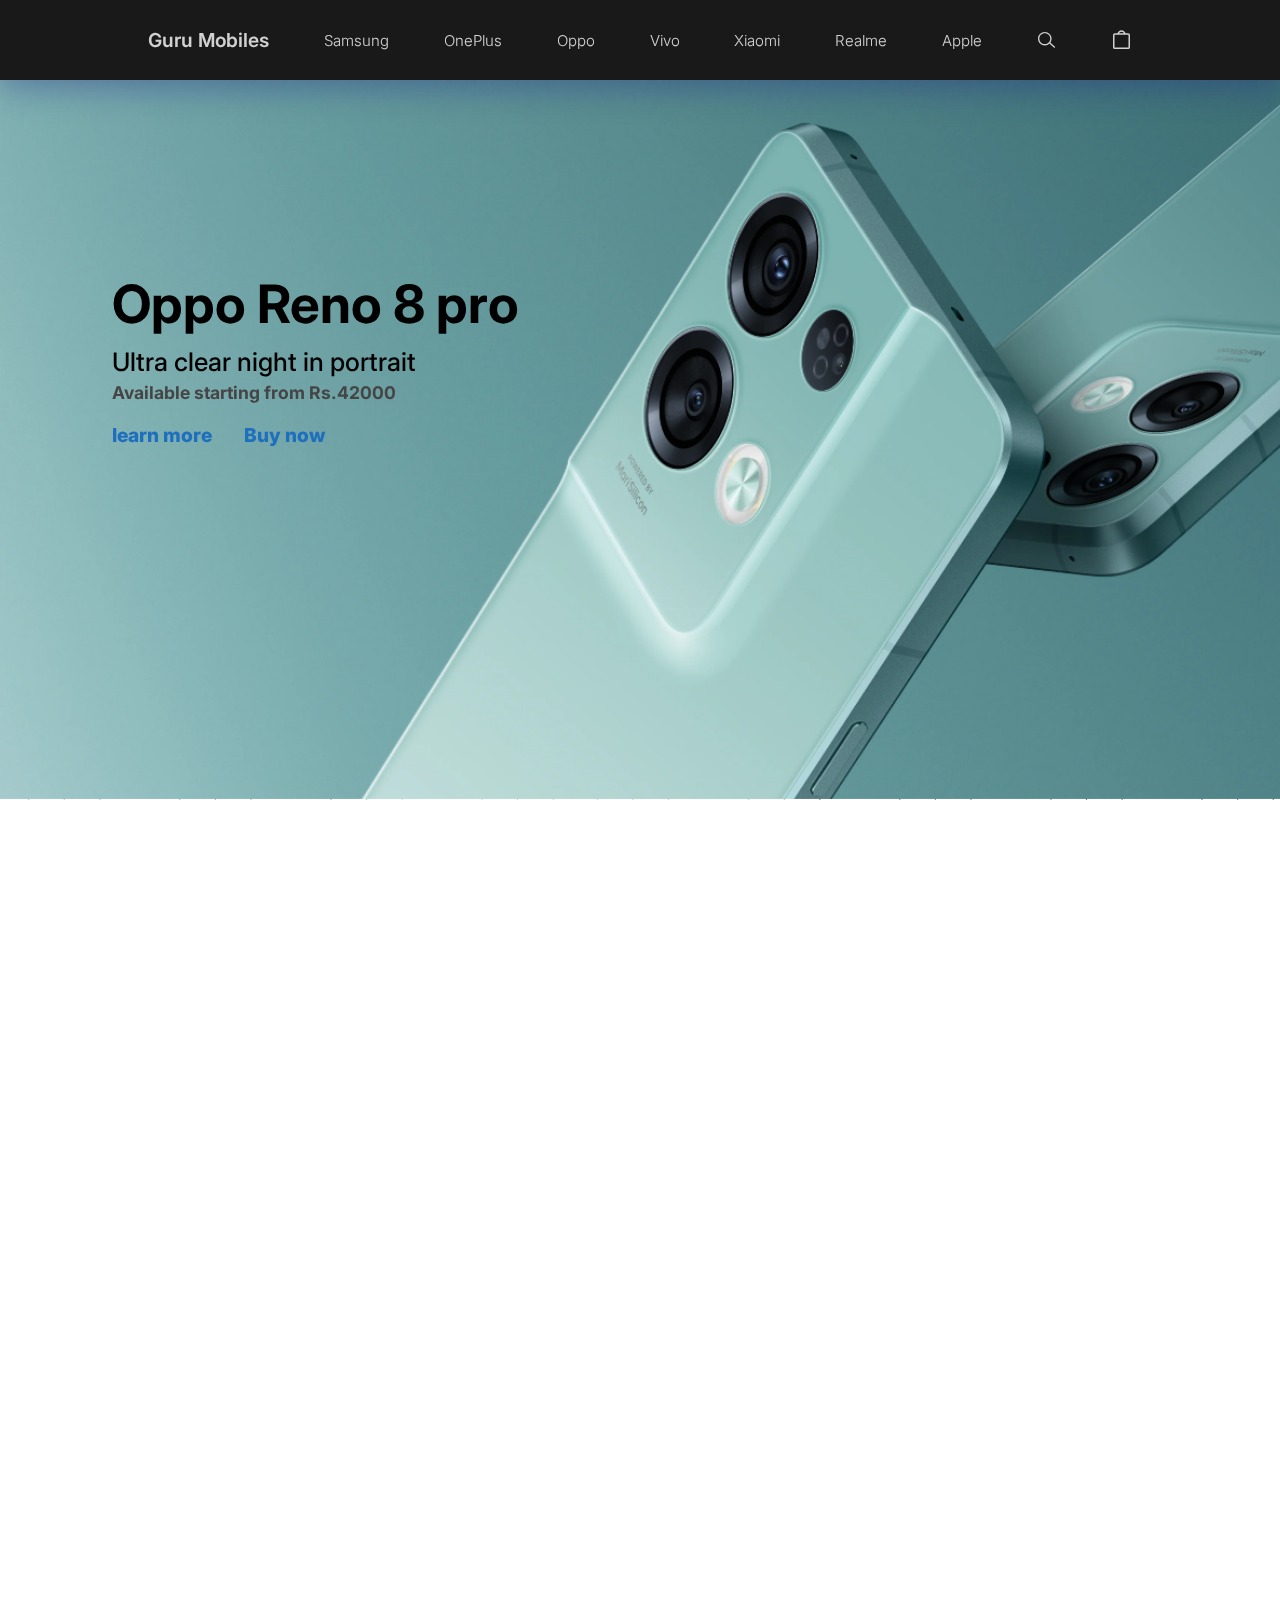
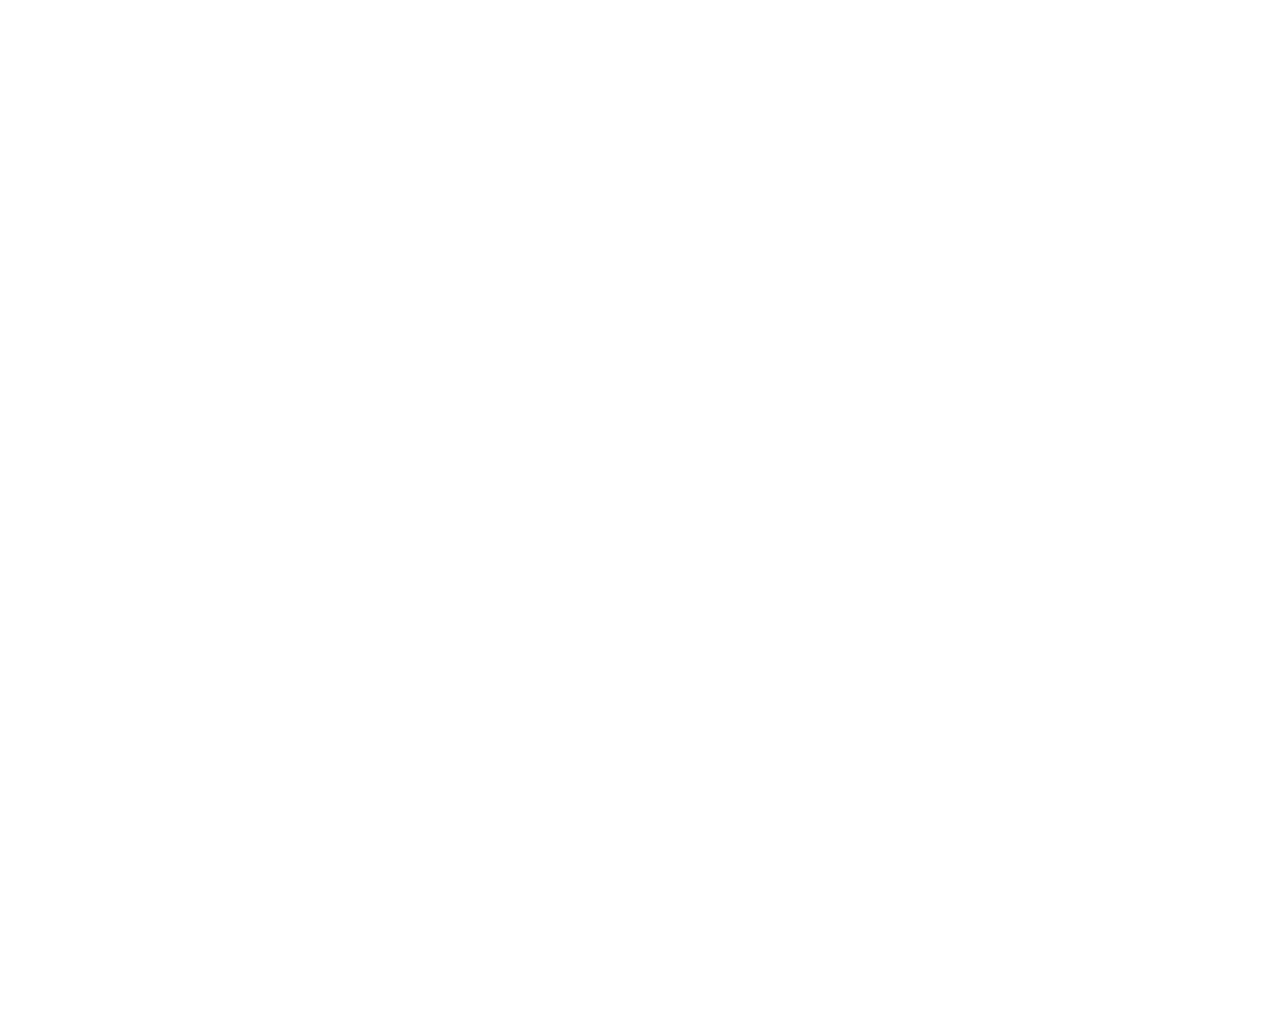
==== index.html @ e61ac22c "Add files via upload" ====
<!DOCTYPE html>
<html lang="en">
<head>
    <meta charset="UTF-8">
    <meta http-equiv="X-UA-Compatible" content="IE=edge">
    <meta name="viewport" content="width=device-width, initial-scale=1.0">
    <title>Responsive navbar apple website</title>
    <link rel="stylesheet" href="style.css"> 
    <link rel="preconnect" href="https://fonts.googleapis.com">
    <link rel="stylesheet" href="https://unpkg.com/aos@next/dist/aos.css" />
    <link rel="preconnect" href="https://fonts.gstatic.com" crossorigin>
    <link href="https://fonts.googleapis.com/css2?family=Inter:wght@300;400&display=swap" rel="stylesheet">
</head>
<body> 
    <div class="nav-container">
        <nav > 
            <ul class="mobile-nav">
                <li>
                    <div class="menu-icon-container">
                        <div class="menu-icon">
                            <span class="line-1"></span>
                            <span class="line-2"></span>
                        </div>
                    </div>
                </li>
                <li>
                    <a href="#" class="link-logo">Guru Mobiles</a>
                </li>
                <li>
                    <a href="#" class="link-bag"></a>
                </li>

            </ul>
            <ul class="desktop-nav ">
                <li>
                    <a href="#" class="link-logo">Guru Mobiles</a>
                </li>
                <li class="samsung">
                    <a href="#">Samsung</a>
                </li>
                <li>
                    <a href="#">OnePlus</a>
                </li>
                <li>
                    <a href="#">Oppo</a>
                </li>
                <li>
                    <a href="#">Vivo</a>
                </li>
                <li>
                    <a href="#">Xiaomi</a>
                </li>
                <li>
                    <a href="#">Realme</a>
                </li>
                <li>
                    <a href="#">Apple</a>
                </li>
                <li>
                    <a href="#" class="link-search"></a>
                </li>
                <li>
                    <a href="#" class="link-bag"></a>
                </li>
            </ul>
        </nav>

<!-- end of navigation -->

        <div class="search-container hide">
            <div class="link-search">

            </div>
            <div class="search-bar">
                <form action="">
                    <input type="text" placeholder="Search apple.com">
                </form>
            </div>
            <div class="link-close">

            </div>
            <div class="quick-links">
                <h2>Quick Links</h2>
                <ul>
                    <li>
                        <a href="#">Shop apple store online</a>
                    </li>
                    <li>
                        <a href="#">Accesiories</a>
                    </li>
                    <li>
                        <a href="#">Airpods</a>
                    </li>
                    <li>
                        <a href="#">Airtag</a>
                    </li>
                    <li>
                        <a href="#">ios</a>
                    </li>
                </ul>
            </div>
        </div>



        <div class="mobile-search-container">
            <div class="link-search">

            </div>
            <div class="search-bar">
                <form action="">
                    <input type="text" placeholder="Search apple.com">
                </form>
            </div>
            <span class="cancel-btn">Cancel</span>
            <div class="quick-links">
                <h2>Quick Links</h2>
                <ul>
                    <li>
                        <a href="#">Shop apple store online</a>
                    </li>
                    <li>
                        <a href="#">Accesiories</a>
                    </li>
                    <li>
                        <a href="#">Airpods</a>
                    </li>
                    <li>
                        <a href="#">Airtag</a>
                    </li>
                    <li>
                        <a href="#">ios</a>
                    </li>
                </ul>
            </div>
        </div>
    </div>





    <div class="latest-release" data-aos="fade-left">
        <div class="latest-release-mobile-text">
            <div class="latest-release-mobile-name">
                <p>Oppo Reno 8 pro</p>
            </div>
            <div class="latest-release-mobile-info">
                <p>Ultra clear night in portrait</p>
            </div>
            <div class="latest-release-mobile-price">
                <p>Available starting from Rs.42000</p>
            </div>
            <div class="latest-release-mobile-button">
                <div class="learn-more">
                   <a href="#">learn more</a>
                </div>
                <div class="buy-now">
                    <a href="#">Buy now</a>
                </div>
            </div>
        </div>
    </div>

    <div class="latest-release1" data-aos="fade-right">
        <div class="latest-release-mobile-text1">
            <div class="latest-release-mobile-name1">
                <p>Samsung Galaxy s22 ultra</p>
            </div>
            <div class="latest-release-mobile-info1">
                <p>We own the night</p>
            </div>
            <div class="latest-release-mobile-price1">
                <p>Available starting from Rs.109000</p>
            </div>
            <div class="latest-release-mobile-button1">
                <div class="learn-more1">
                   <a href="#">learn more</a>
                </div>
                <div class="buy-now1">
                    <a href="#">Buy now</a>
                </div>
            </div>
        </div>
    </div>


    <div class="mobile-categories">
        <div class="category-1"  data-aos="zoom-in-up">
            <div class="category-1-logo">
                <img src="images/oneplus-logo.png" alt="">
            </div>
            <div class="category-1-tagline">
                <h3>NEVER SETTLE</h3>
            </div>
            <div class="categroy-1-button">
                <a href="#" class="explore">Explore now</a>
                <a href="#" class="visit-site">Visit official site</a>
            </div>
            <div class="category-1-image">
                <img src="images/oneplus.png" alt="">
            </div>
        </div>

        <div class="category-2" data-aos="zoom-in-up">
            <div class="category-2-logo">
                <img src="images/oppo-logo.png" alt="">
            </div>
            <div class="category-2-tagline">
                <h3>We exist to elevate life through technological artistry</h3>
            </div>
            <div class="categroy-2-button">
                <a href="#" class="explore">Explore now</a>
                <a href="#" class="visit-site">Visit official site</a>
            </div>
            <div class="category-2-image">
                <img src="images/oppo.png" alt="">
            </div>
        </div>

        <div class="category-3" data-aos="zoom-in-up">
            <div class="category-3-logo">
                <img src="images/vivo.png" alt="">
            </div>
            <div class="category-3-tagline">
                <h3>Faster than Faster</h3>
            </div>
            <div class="categroy-3-button">
                <a href="#" class="explore">Explore now</a>
                <a href="#" class="visit-site">Visit official site</a>
            </div>
            <div class="category-3-image">
                <img src="images/vivo-mobile.png" alt="">
            </div>
        </div>

        <div class="category-4" data-aos="zoom-in-up">
            <div class="category-4-logo">
                <img src="images/xiaomi.png" alt="">
            </div>
            <div class="category-4-tagline">
                <h3>Enjoy a better life through innovative technology.</h3>
            </div>
            <div class="categroy-4-button">
                <a href="#" class="explore">Explore now</a>
                <a href="#" class="visit-site">Visit official site</a>
            </div>
            <div class="category-4-image">
                <img src="images/xiaomi-mobile.png" alt="">
            </div>
        </div>


    </div>

    


    <div class="overlay"></div>
    <script src="script.js"></script>
    <script src="https://unpkg.com/aos@next/dist/aos.js"></script>
    <script>
        AOS.init();
    </script>
</body>
</html>
---- style.css ----
*,
*::after,
*::before{
    margin:0;
    padding: 0;
    box-sizing: border-box;
}
body{
    font-family: 'Inter', sans-serif;
    font-weight: 300;
    overflow-y: scroll;
}

/* Desktop nav */

.nav-container{
    /* background-color: black; */
    background: rgba( 0, 0, 0, 0.9 );
    box-shadow: 0 8px 32px 0 rgba( 31, 38, 135, 0.37 );
    backdrop-filter: blur( 20px );
    height: 5rem;
    z-index: 300;
    position: fixed;
    left:0;
    right: 0;
    top: 0;
}
.nav-container nav{
    width:1000px;
    margin: 0 auto;
    padding: 0 8px;
    height: 100%;
}
nav .desktop-nav{
    display: flex;
    justify-content: space-between;
    align-items: center;
    height: 100%;
    list-style: none;
}
nav .desktop-nav li a{
    color: white;
    text-decoration: none;
    font-size: 15px;
    opacity: 0.8;
    transition: opacity 400ms;
}
nav .desktop-nav li a:hover{
    opacity: 1;
}
.mobile-nav .link-logo{
    color: #f5f5f5;
    font-size: 2.3rem;
    text-decoration: none;
    font-weight: 500;
}
.link-search{
    background: url('images/search-icon.svg');
    display: block;
    background-position: center;
    height: 44px;
    width: 20px;
    background-size: 18px;
    background-repeat: no-repeat;
}

.desktop-nav .link-logo{
    font-size: 1.2rem;
    font-weight: 600;
}

.link-bag{
    background: url('images/bag-icon.svg');
    display: block;
    background-position: center;
    height: 44px;
    width: 20px;
    background-size: 17px;
    background-repeat: no-repeat;
}
.link-close{
    background: url('images/close-icon.svg');
    display: block;
    background-position: center;
    height: 44px;
    width: 20px;
    background-size: 17px;
    background-repeat: no-repeat;
}
/* search container */
.search-container.hide{
    opacity: 0;
    pointer-events: none;
}
.search-container{
    width: 60%;
    margin: 0 auto;
   padding: 0 42px;
   position: fixed;
   top: 0;
   left: 0;
   right: 0;
   z-index: 200;
}
.search-container .link-search{
    position: absolute;
    left: 12px;
    opacity: 0.5;
}
.search-container .link-close{
    position: absolute;
    top: 0;
    opacity: 0.5;
    right: 12px;
    cursor: pointer;
    transition:  all 400ms;
}
.search-container .link-close:hover{
    opacity: 0.7;
}
.search-container form{
    width: 100%;
    margin: 0 auto;
}
.search-container form input{
    width: 100%;
    height: 44px;
    border: 0;
    outline: none;
    background: transparent;
    color: white;
    font-family: "Inter, sans-serif";
    font-size: 17px;
}

/* overlay */

.overlay.show{
    position: fixed;
    background: rgba(0,0,0,0.48);
    width: 100%;
    height: 100vh;
    left: 0;
    top: 0;
    z-index: 100;
}

/* quick links */

.search-container .quick-links{
    background-color: white;
    position: absolute;
    left: 0;
    right: 0;
    padding: 16px 8px;
    border-radius: 0 0 16px 16px;
}
.search-container .quick-links h2{
    text-transform: uppercase;
    font-size: 12px;
    color: #6a6a73;
    margin: 0 32px;
    margin-top: 10px;
}
.search-container .quick-links ul{
    list-style: none;
    margin-top: 12px;
}
.search-container .quick-links ul li a{
    display: inline-block;
    width: 100%;
    padding: 8px 50px;
    font-size: 14px;
    color: #1d1d1f;
    text-decoration: none;
    font-weight: 400;
}
.search-container .quick-links ul li a:hover{
    background-color: #f5f5f5;
    color: #2997ff;
}
.search-bar form input{
    font-family: "Inter,sans-serif";
}


/* desktop nav animation */
.desktop-nav li{
    transition: all 400ms ease;
}
.desktop-nav.hide li{
    opacity: 0;
    transform: scale(0.8);
    position: none;
}

/* overlay animation */

.overlay{
    transition: all 400ms ease;
}

/* navigation menu item transition delay */

.desktop-nav li:nth-of-type(1),
.desktop-nav.hide li:nth-last-of-type(10){
    transition-delay: 0ms;
}
.desktop-nav li:nth-of-type(2),
.desktop-nav.hide li:nth-last-of-type(9){
    transition-delay: 30ms;
}
.desktop-nav li:nth-of-type(3),
.desktop-nav.hide li:nth-last-of-type(8){
    transition-delay: 60ms;
}
.desktop-nav li:nth-of-type(4),
.desktop-nav.hide li:nth-last-of-type(7){
    transition-delay: 90ms;
}
.desktop-nav li:nth-of-type(5),
.desktop-nav.hide li:nth-last-of-type(6){
    transition-delay: 120ms;
}
.desktop-nav li:nth-of-type(6),
.desktop-nav.hide li:nth-last-of-type(5){
    transition-delay: 150ms;
}
.desktop-nav li:nth-of-type(7),
.desktop-nav.hide li:nth-last-of-type(4){
    transition-delay: 180ms;
}
.desktop-nav li:nth-of-type(8),
.desktop-nav.hide li:nth-last-of-type(3){
    transition-delay: 210ms;
}
.desktop-nav li:nth-of-type(9),
.desktop-nav.hide li:nth-last-of-type(2){
    transition-delay: 240ms;
}
.desktop-nav li:nth-of-type(10),
.desktop-nav.hide li:nth-last-of-type(1){
    transition-delay: 270ms;
}

/* search container animation */

.search-container form,
.search-container .link-search{
    opacity: 1;
    transform:  translateX(0);
    transition: all 400ms ease;
    transition-delay: 300ms ;
}

.search-container.hide form,
.search-container.hide .link-search{
    opacity: 0;
    transform: translate(50px);
}

.search-container .link-search{
    opacity: 0.6;
}
.search-container.hide .link-close{
    opacity: 0;
}
.search-container .link-close{
    opacity: 0.5;
    transition: all 200ms ease;
    transition-delay: 400ms;
}

.search-container.hide .quick-links h2{
    opacity: 0;
    transform: translateX(50px);
}
.search-container .quick-links h2{
    opacity: 1;
    transform: translateX(0);
    transition: all 400ms ease;
    transition-delay: 100ms;
}

.search-container.hide .quick-links ul li{
    transform: translateX(60px);
    opacity: 0;
}
.search-container .quick-links ul li{
    opacity: 1;
    transform: translateX(0);
    transition: all 400ms ease;
    transition-delay: 100ms;
}
.search-container .quick-links ui li:nth-of-type(1){
    transition-delay: 120ms;
}
.search-container .quick-links ui li:nth-of-type(2){
    transition-delay: 140ms;
}
.search-container .quick-links ui li:nth-of-type(3){
    transition-delay: 160ms;
}
.search-container .quick-links ui li:nth-of-type(4){
    transition-delay: 180ms;
}
.search-container .quick-links ui li:nth-of-type(5){
    transition-delay: 200ms;
}




/* latest release container */
/* latest release */
.latest-release{
    width: 100%;
    margin-top: 5rem;
    height: 80vh;
    background-image: url('images/oppo-reno-8.webp');
    background-repeat: no-repeat;
    background-size: cover;
 }
 
 .latest-release-mobile-text{
     display: flex;
     flex-direction: column;
     padding-left: 7rem;
     padding-top: 12rem;
 }
 
 .latest-release-mobile-name p{
     font-size: 3.3rem;
     font-weight: 700;
 }
 
 .latest-release-mobile-info p{
     font-size: 1.6rem;
     font-weight: 500;
     margin-top: 10px;
 }
 
 .latest-release-mobile-price{
     font-size: 1.1rem;
     font-weight: 700;
     color: rgb(69, 69, 69);
     margin-top: 5px;
 }
 
 .latest-release-mobile-button{
     display: flex;
     margin-top: 20px;
     gap: 2rem;
 }
 
 .latest-release-mobile-button .learn-more a{
     color: #1e6fbd;
     font-size: 1.2rem;
     font-weight: 800;
     list-style: none;
     text-decoration: none;
 }
 
 .latest-release-mobile-button .buy-now a{
     color: #1e6fbd;
     font-size: 1.2rem;
     font-weight: 800;
     list-style: none;
     text-decoration: none;
 }
 
 
 
 /* latest release1 */
 .latest-release1{
     width: 100%;
     margin-top: 3rem;
     height: 80vh;
     background-image: url('images/s22-ultra.jpg');
     background-repeat: no-repeat;
     background-size: contain;
     background-position: right;
  }
  
  .latest-release-mobile-text1{
      display: flex;
      flex-direction: column;
      padding-left: 4rem;
      padding-top: 12rem;
  }
  
  .latest-release-mobile-name1 p{
      font-size: 3.3rem;
      font-weight: 700;
  }
  
  .latest-release-mobile-info1 p{
      font-size: 1.6rem;
      font-weight: 500;
      margin-top: 10px;
  }
  
  .latest-release-mobile-price1{
      font-size: 1.1rem;
      font-weight: 700;
      color: rgb(69, 69, 69);
      margin-top: 5px;
  }
  
  .latest-release-mobile-button1{
      display: flex;
      margin-top: 20px;
      gap: 2rem;
  }
  
  .latest-release-mobile-button1 .learn-more1 a{
      color: #1e6fbd;
      font-size: 1.2rem;
      font-weight: 800;
      list-style: none;
      text-decoration: none;
  }
  
  .latest-release-mobile-button1 .buy-now1 a{
      color: #1e6fbd;
      font-size: 1.2rem;
      font-weight: 800;
      list-style: none;
      text-decoration: none;
  }
 
 
 
  /* mobile categories */
 
  .mobile-categories{
     width: 95%;
     margin-top: 2rem;
     display: grid;
     grid-template-columns: repeat(2,1fr);
     margin-left: auto;
     margin-right: auto;
     gap: 2rem;
     margin-bottom: 4rem;
  }
 
  .category-1{
     display: flex;
     flex-direction: column;
     text-align: center;
     background-color: #f5f5f7;
     border-radius: .25rem;
  }
 
  .category-1 .category-1-logo img{
     width: 200px;
     margin-top: 30px;
  }
 
  .category-1-tagline{
     margin-top: 1rem;
  }
 
  .categroy-1-button{
     margin-top: 2rem;
     margin-bottom: 1rem;
  }
 
  .categroy-1-button .explore{
     text-decoration: none;
     color: #1e6fbd;
     font-weight: 800;
  }
 
  .categroy-1-button .visit-site{
     text-decoration: none;
     color: #1e6fbd;
     font-weight: 800;
     margin-left: 2rem;
  }
 
 
  .category-1 .category-1-image img{
     width: 400px;
  }
 
  .category-2{
     display: flex;
     flex-direction: column;
     text-align: center;
     background-color: black;
     border-radius: .25rem;
  }
 
  .category-2 .category-2-logo img{
     width: 200px;
     margin-top: 30px;
  }
 
  .category-2-tagline{
     margin-top: 1rem;
     color: #f5f5f5;
  }
 
  .categroy-2-button{
     margin-top: 2rem;
     margin-bottom: 1rem;
  }
 
  .categroy-2-button .explore{
     text-decoration: none;
     color: #1e6fbd;
     font-weight: 800;
  }
 
  .categroy-2-button .visit-site{
     text-decoration: none;
     color: #1e6fbd;
     font-weight: 800;
     margin-left: 2rem;
  }
 
 
  .category-2 .category-2-image img{
     width: 500px;
  }
 
 
 
 
  .category-3{
     display: flex;
     flex-direction: column;
     text-align: center;
     background-color: black;
     border-radius: .25rem;
  }
 
  .category-3 .category-3-logo img{
     width: 200px;
     margin-top: 30px;
  }
 
  .category-3-tagline{
     margin-top: 1rem;
     color: #f5f5f5;
  }
 
  .categroy-3-button{
     margin-top: 2rem;
     margin-bottom: 1rem;
  }
 
  .categroy-3-button .explore{
     text-decoration: none;
     color: #1e6fbd;
     font-weight: 800;
  }
 
  .categroy-3-button .visit-site{
     text-decoration: none;
     color: #1e6fbd;
     font-weight: 800;
     margin-left: 2rem;
  }
 
 
  .category-3 .category-3-image img{
     width: 300px;
  }
 
 
 
  .category-4{
     display: flex;
     flex-direction: column;
     text-align: center;
     background-color: #f5f5f7;
     border-radius: .25rem;
  }
 
  .category-4 .category-4-logo img{
     width: 200px;
     margin-top: 30px;
  }
 
  .category-4-tagline{
     margin-top: 1rem;
     color: black;
  }
 
  .categroy-4-button{
     margin-top: 2rem;
     margin-bottom: 1rem;
  }
 
  .categroy-4-button .explore{
     text-decoration: none;
     color: #1e6fbd;
     font-weight: 800;
  }
 
  .categroy-4-button .visit-site{
     text-decoration: none;
     color: #1e6fbd;
     font-weight: 800;
     margin-left: 2rem;
  }
 
 
  .category-4 .category-4-image img{
     width: 520px;
  }
 
 
 
 
 
 







































/* hidden items */
.mobile-nav,
.mobile-search-container{
    display: none;
}
 








/* mobile version */

@media (max-width:1100px) {
    .nav-container nav{
        width: 100%;
        padding: 0 32px;
    }
}
@media (max-width:768px){
    .nav-container .desktop-nav{
        flex-direction: column;
        position: fixed;
        top: 0;
        left: 0;
        width: 100%;
        height: 0vh;
        background-color: black;
        justify-content: start;
        overflow: hidden;
        z-index: -1;
    }
    .nav-container.active .desktop-nav{
        height: 100vh;
    }
    .nav-container .desktop-nav li{
        width: 100%;
        padding: 0 32px;
    }
    .nav-container .desktop-nav li:first-child{
        margin-top: 120px;
    }
    .nav-container .desktop-nav .link-logo,
    .nav-container .desktop-nav .link-search,
    .nav-container .desktop-nav .link-bag{
        display: none;
    }
    .nav-container .desktop-nav li a{
        padding: 16px 0;
        display: inline-block;
        border-bottom: 1px solid #616161;
        width: 100%;
        font-size: 17px;
    }

    /* mobile nav */

    nav .mobile-nav{
        width: 100%;
        display: flex;
        justify-content: space-between;
        list-style: none;
    }
    nav .menu-icon-container{
        width: 20px;
        height: 44px;
        display: flex;
        align-items:center;
        cursor: pointer;
    }

    .mobile-nav li{
        margin-top: 1rem;
    }

    .desktop-nav .samsung{
        margin-top: 3rem;
    }
    nav .menu-icon{
        position: relative;
        width: 100%;
    }
    nav .menu-icon .line-1,
    nav .menu-icon .line-2{
        position: absolute;
        height: 1px;
        width: 100%;
        background-color: white;
    }
    nav .menu-icon .line-1{
        top:-4px;
    }
    nav .menu-icon .line-1{
        top:4px;
    }
    .nav-container.active .menu-icon-container .menu-icon .line-1{
        top:0;
        transform: rotateZ(45deg);
    }
    .nav-container.active nav .menu-icon-container .menu-icon .line-2{
        top:0;
        transform: rotateZ(-45deg);
    }


    /* bag icon animation  */
    .nav-container.active .mobile-nav .link-bag{
        transform: translateY(8px);
        opacity: 0;
        pointer-events: none;
    }

  
    /* search box */

    .mobile-search-container input{
        width: 100%;
        padding: 12px 36px;
        font-family: "Inter,sans-serif";
        font-size: 17px;
        background: #1b1b1b;
        border: 0;
        color: white;
        border-radius: 8px;
        outline: none;
    }
    .mobile-search-container{
        position: relative;
        padding: 0 16px;
        margin-top: 10px;
        border-bottom: 1px solid #616161;
        display: flex;
        padding-bottom: 16px;
        align-items: center;
        transform: rotateX(90deg);
    }
    .nav-container.active .mobile-search-container{
        transform: rotateX(0deg);
    }

    .mobile-search-container .link-search{
        position: absolute;
        left:24px;
        opacity: .5;
        background-size: 15px;
    }

    /* nav move-up */

    .nav-container nav.move-up{
        margin-top: -40px;
    }

    /* cancel button */

    .mobile-search-container .cancel-btn{
        color: #2997ff;
        font-size: 17px;
        font-weight: 400;
        cursor: pointer;
        width: 0px;
        overflow: hidden;
    }
    .mobile-search-container .search-bar.active + .cancel-btn{
        padding: 0 16px;
        width: 74px;
    }
    .mobile-search-container .search-bar{
        flex:1;
    }
    
    /* desktop nav move down */
    nav .desktop-nav.move-down li:first-child{
        margin-top: 150px;
    }

    nav .desktop-nav.move-down li{
        opacity: 0;
        pointer-events: none;
    }

      /* quick links */

      .mobile-search-container .search-bar.active ~ .quick-links{
        top: 80px;
        opacity: 1;
        pointer-events: auto;
      }
      .mobile-search-container .quick-links{
        position: absolute;
        right: 0;
        left: 0;
        padding: 0 32px;
        opacity: 0;
        pointer-events: none;
        top: 10px;

    }
    .mobile-search-container .quick-links ul{
        list-style: none;
    }
    .mobile-search-container .quick-links h2{
        color: #86868b;
        font-size: 12px;
        text-transform: uppercase;
        font-weight: 400;
    }
    .mobile-search-container .quick-links ul li a{
        padding: 16px 0;
        display: inline-block;
        text-decoration: none;
        color: white;
        font-size: 14px;
        font-weight: 400;
        border-bottom: 1px solid #616161;
        width: 100%;
    }
    .mobile-search-container .quick-links ul li a:hover{
        color: #2997ff;
    }




    /* latest release mobile */
.latest-release{
    width: 100%;
    margin-top: 5rem;
    background-image: url('images/oppo-reno-8.webp');
    background-repeat: no-repeat;
    background-size: 100% 100%;
    height: 50vh;
 }
 
 .latest-release-mobile-text{
     display: flex;
     flex-direction: column;
     padding-left: 1rem;
     padding-top: 4rem;
 }
 
 .latest-release-mobile-name p{
     font-size: 2.5rem;
     font-weight: 700;
 }
 
 .latest-release-mobile-info p{
     font-size: 1.5rem;
     font-weight: 500;
     margin-top: 10px;
 }
 
 .latest-release-mobile-price{
     font-size: 1.1rem;
     font-weight: 700;
     color: rgb(69, 69, 69);
     margin-top: 5px;
 }
 
 .latest-release-mobile-button{
     display: flex;
     margin-top: 20px;
     gap: 2rem;
 }
 
 .latest-release-mobile-button .learn-more a{
     color: #1e6fbd;
     font-size: 1.2rem;
     font-weight: 800;
     list-style: none;
     text-decoration: none;
 }
 
 .latest-release-mobile-button .buy-now a{
     color: #1e6fbd;
     font-size: 1.2rem;
     font-weight: 800;
     list-style: none;
     text-decoration: none;
 }


 
 /* latest release1 */
 .latest-release1{
    width: 100%;
    margin-top: 1rem;
    height: 80vh;
    background-image: url('images/s22-ultra.jpg');
    background-repeat: no-repeat;
    background-size: contain;
    background-position: right;
 }
 
 .latest-release-mobile-text1{
     display: flex;
     flex-direction: column;
     padding-left: 1rem;
     padding-top: 1rem;
 }
 
 .latest-release-mobile-name1 p{
     font-size: 2.5rem;
     font-weight: 700;
 }
 
 .latest-release-mobile-info1 p{
     font-size: 1.6rem;
     font-weight: 500;
     margin-top: 10px;
 }
 
 .latest-release-mobile-price1{
     font-size: 1.1rem;
     font-weight: 700;
     color: rgb(69, 69, 69);
     margin-top: 5px;
 }
 
 .latest-release-mobile-button1{
     display: flex;
     margin-top: 20px;
     gap: 2rem;
 }
 
 .latest-release-mobile-button1 .learn-more1 a{
     color: #1e6fbd;
     font-size: 1.2rem;
     font-weight: 800;
     list-style: none;
     text-decoration: none;
 }
 
 .latest-release-mobile-button1 .buy-now1 a{
     color: #1e6fbd;
     font-size: 1.2rem;
     font-weight: 800;
     list-style: none;
     text-decoration: none;
 }





 
  /* mobile categories */
 
  .mobile-categories{
    width: 100%;
    margin-top: 1rem;
    display: grid;
    grid-template-columns: repeat(1,1fr);
    gap: 2rem;
    margin-bottom: 4rem;
 }

 .category-1{
    display: flex;
    flex-direction: column;
    text-align: center;
    background-color: #f5f5f7;
    border-radius: .25rem;
 }

 .category-1 .category-1-logo img{
    width: 200px;
    margin-top: 30px;
 }

 .category-1-tagline{
    margin-top: 1rem;
 }

 .categroy-1-button{
    margin-top: 2rem;
    margin-bottom: 1rem;
 }

 .categroy-1-button .explore{
    text-decoration: none;
    color: #1e6fbd;
    font-weight: 800;
 }

 .categroy-1-button .visit-site{
    text-decoration: none;
    color: #1e6fbd;
    font-weight: 800;
    margin-left: 2rem;
 }


 .category-1 .category-1-image img{
    width: 400px;
 }

 .category-2{
    display: flex;
    flex-direction: column;
    text-align: center;
    background-color: black;
    border-radius: .25rem;
 }

 .category-2 .category-2-logo img{
    width: 200px;
    margin-top: 30px;
 }

 .category-2-tagline{
    margin-top: 1rem;
    color: #f5f5f5;
    font-size: 10px;
 }

 .categroy-2-button{
    margin-top: 2rem;
    margin-bottom: 1rem;
 }

 .categroy-2-button .explore{
    text-decoration: none;
    color: #1e6fbd;
    font-weight: 800;
 }

 .categroy-2-button .visit-site{
    text-decoration: none;
    color: #1e6fbd;
    font-weight: 800;
    margin-left: 2rem;
 }


 .category-2 .category-2-image img{
    width: 300px;
 }




 .category-3{
    display: flex;
    flex-direction: column;
    text-align: center;
    background-color: black;
    border-radius: .25rem;
 }

 .category-3 .category-3-logo img{
    width: 200px;
    margin-top: 30px;
 }

 .category-3-tagline{
    margin-top: 1rem;
    color: #f5f5f5;
 }

 .categroy-3-button{
    margin-top: 2rem;
    margin-bottom: 1rem;
 }

 .categroy-3-button .explore{
    text-decoration: none;
    color: #1e6fbd;
    font-weight: 800;
 }

 .categroy-3-button .visit-site{
    text-decoration: none;
    color: #1e6fbd;
    font-weight: 800;
    margin-left: 2rem;
 }


 .category-3 .category-3-image img{
    width: 300px;
 }



 .category-4{
    display: flex;
    flex-direction: column;
    text-align: center;
    background-color: #f5f5f7;
    border-radius: .25rem;
 }

 .category-4 .category-4-logo img{
    width: 200px;
    margin-top: 30px;
 }

 .category-4-tagline{
    margin-top: 1rem;
    color: black;
 }

 .categroy-4-button{
    margin-top: 2rem;
    margin-bottom: 1rem;
 }

 .categroy-4-button .explore{
    text-decoration: none;
    color: #1e6fbd;
    font-weight: 800;
 }

 .categroy-4-button .visit-site{
    text-decoration: none;
    color: #1e6fbd;
    font-weight: 800;
    margin-left: 2rem;
 }


 .category-4 .category-4-image img{
    width: 520px;
 }




 

}


input,
div,
span,
a{
    -webkit-tap-highlight-color: rgba(0,0,0,0);
}
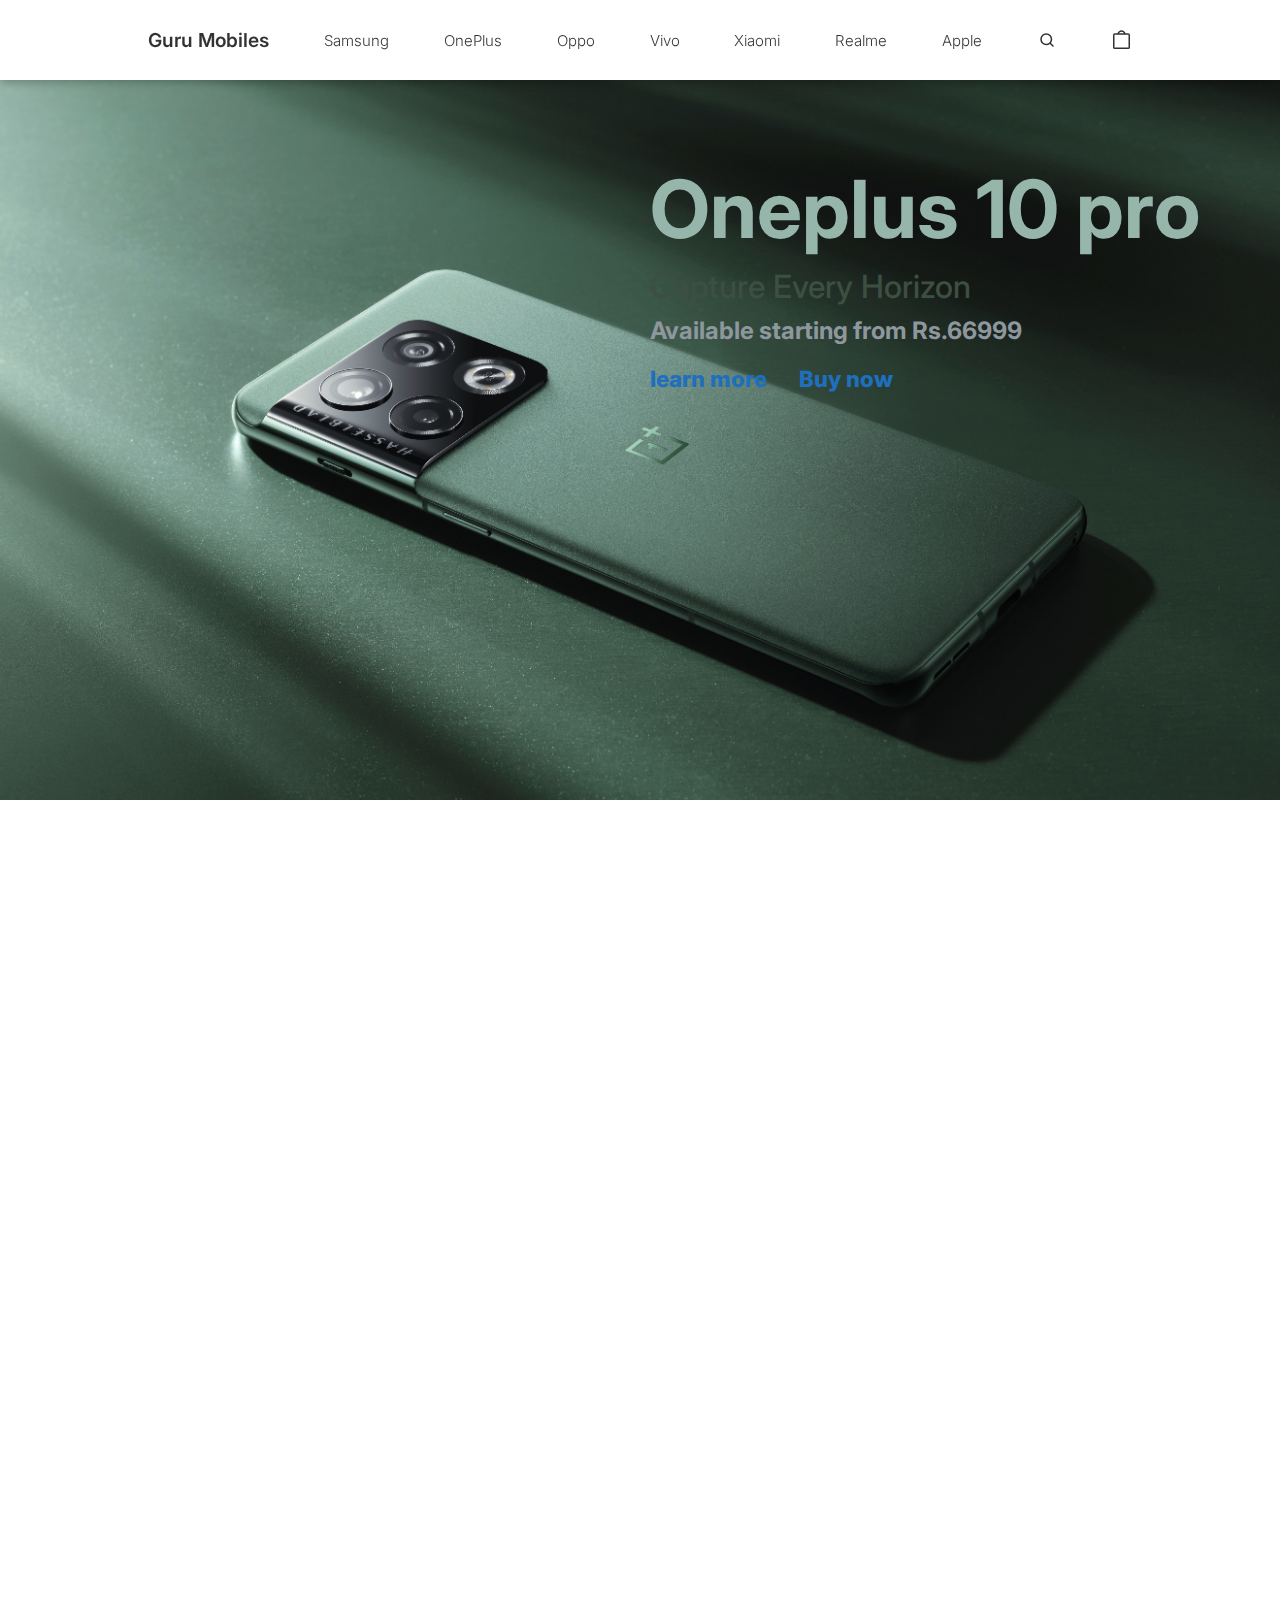
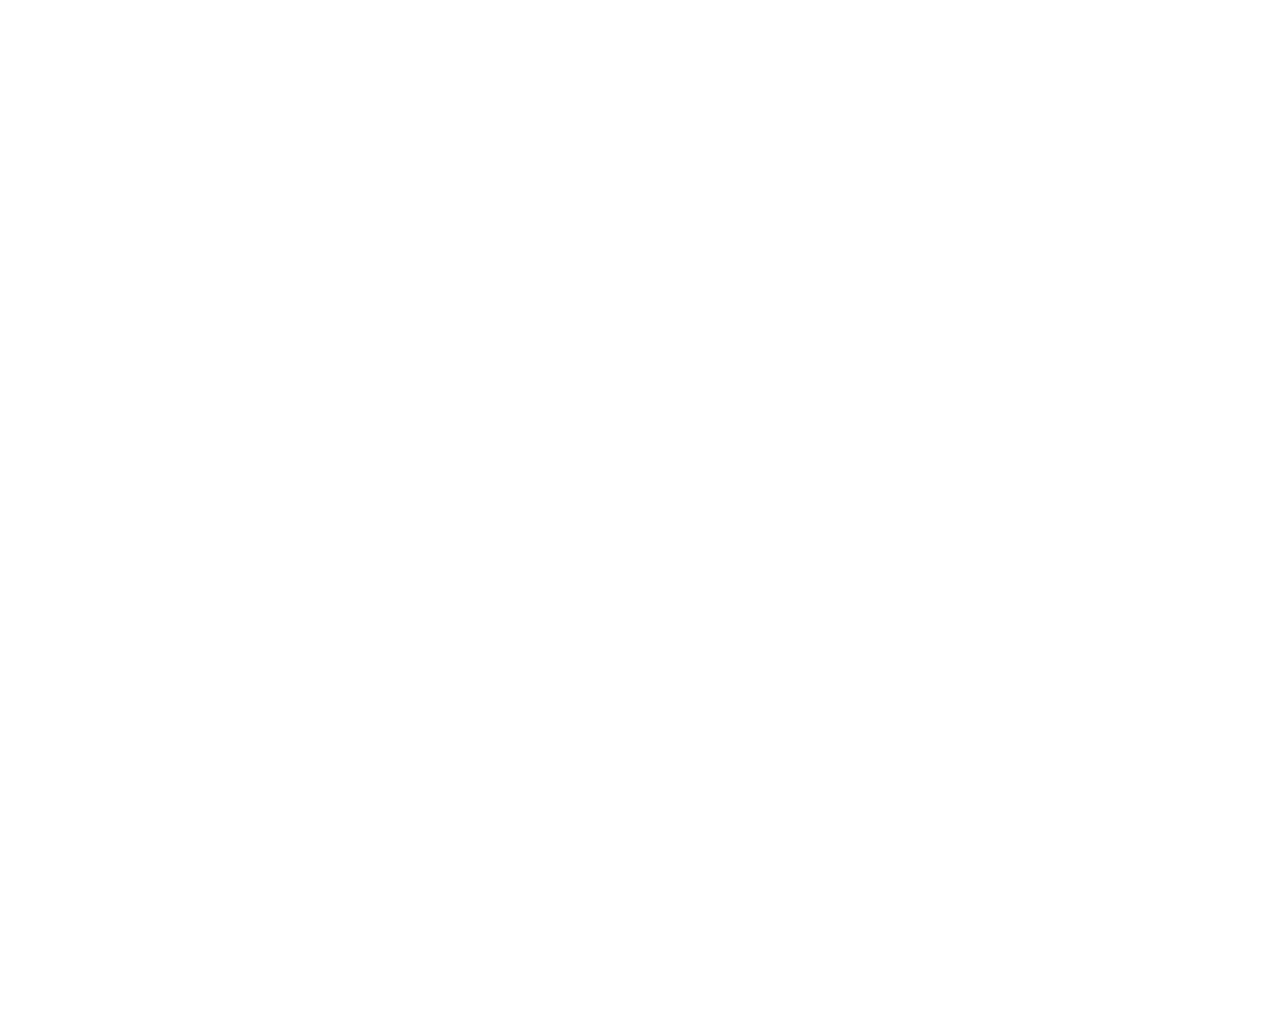
==== commit 0df6d739: "home" ====
--- a/index.html
+++ b/index.html
@@ -4,13 +4,14 @@
     <meta charset="UTF-8">
     <meta http-equiv="X-UA-Compatible" content="IE=edge">
     <meta name="viewport" content="width=device-width, initial-scale=1.0">
-    <title>Responsive navbar apple website</title>
+    <title>Guru Mobiles</title>
     <link rel="stylesheet" href="style.css"> 
     <link rel="preconnect" href="https://fonts.googleapis.com">
     <link rel="stylesheet" href="https://unpkg.com/aos@next/dist/aos.css" />
     <link rel="preconnect" href="https://fonts.gstatic.com" crossorigin>
+    <link rel="stylesheet" href="https://cdn.jsdelivr.net/npm/boxicons@latest/css/boxicons.min.css">
     <link href="https://fonts.googleapis.com/css2?family=Inter:wght@300;400&display=swap" rel="stylesheet">
-</head>
+</head> 
 <body> 
     <div class="nav-container">
         <nav > 
@@ -73,31 +74,10 @@
             </div>
             <div class="search-bar">
                 <form action="">
-                    <input type="text" placeholder="Search apple.com">
+                    <input type="text" placeholder="Search your favourite mobile">
                 </form>
             </div>
             <div class="link-close">
-
-            </div>
-            <div class="quick-links">
-                <h2>Quick Links</h2>
-                <ul>
-                    <li>
-                        <a href="#">Shop apple store online</a>
-                    </li>
-                    <li>
-                        <a href="#">Accesiories</a>
-                    </li>
-                    <li>
-                        <a href="#">Airpods</a>
-                    </li>
-                    <li>
-                        <a href="#">Airtag</a>
-                    </li>
-                    <li>
-                        <a href="#">ios</a>
-                    </li>
-                </ul>
             </div>
         </div>
 
@@ -109,29 +89,8 @@
             </div>
             <div class="search-bar">
                 <form action="">
-                    <input type="text" placeholder="Search apple.com">
+                    <input type="text" placeholder="Search your favourite mobile">
                 </form>
-            </div>
-            <span class="cancel-btn">Cancel</span>
-            <div class="quick-links">
-                <h2>Quick Links</h2>
-                <ul>
-                    <li>
-                        <a href="#">Shop apple store online</a>
-                    </li>
-                    <li>
-                        <a href="#">Accesiories</a>
-                    </li>
-                    <li>
-                        <a href="#">Airpods</a>
-                    </li>
-                    <li>
-                        <a href="#">Airtag</a>
-                    </li>
-                    <li>
-                        <a href="#">ios</a>
-                    </li>
-                </ul>
             </div>
         </div>
     </div>
@@ -143,13 +102,13 @@
     <div class="latest-release" data-aos="fade-left">
         <div class="latest-release-mobile-text">
             <div class="latest-release-mobile-name">
-                <p>Oppo Reno 8 pro</p>
+                <p>Oneplus 10 pro</p>
             </div>
             <div class="latest-release-mobile-info">
-                <p>Ultra clear night in portrait</p>
+                <p>Capture Every Horizon</p>
             </div>
             <div class="latest-release-mobile-price">
-                <p>Available starting from Rs.42000</p>
+                <p>Available starting from Rs.66999</p>
             </div>
             <div class="latest-release-mobile-button">
                 <div class="learn-more">
--- a/style.css
+++ b/style.css
@@ -15,8 +15,9 @@
 
 .nav-container{
     /* background-color: black; */
-    background: rgba( 0, 0, 0, 0.9 );
-    box-shadow: 0 8px 32px 0 rgba( 31, 38, 135, 0.37 );
+    background-color: white;
+    /* box-shadow: 0 8px 32px 0 rgba(0, 0, 4, 0.10); */
+    box-shadow: rgba(0, 0, 0, 0.24) 0px 3px 8px;
     backdrop-filter: blur( 20px );
     height: 5rem;
     z-index: 300;
@@ -39,7 +40,7 @@
     list-style: none;
 }
 nav .desktop-nav li a{
-    color: white;
+    color: black;
     text-decoration: none;
     font-size: 15px;
     opacity: 0.8;
@@ -55,12 +56,12 @@
     font-weight: 500;
 }
 .link-search{
-    background: url('images/search-icon.svg');
+    background: url('images/search.svg');
     display: block;
     background-position: center;
     height: 44px;
     width: 20px;
-    background-size: 18px;
+    background-size: 20px 18px;
     background-repeat: no-repeat;
 }
 
@@ -95,12 +96,12 @@
 .search-container{
     width: 60%;
     margin: 0 auto;
-   padding: 0 42px;
-   position: fixed;
-   top: 0;
-   left: 0;
-   right: 0;
-   z-index: 200;
+    padding: 0 42px;
+    position: fixed;
+    top: 20px;
+    left: 0;
+    right: 0;
+    z-index: 200;
 }
 .search-container .link-search{
     position: absolute;
@@ -128,7 +129,7 @@
     border: 0;
     outline: none;
     background: transparent;
-    color: white;
+    color: black;
     font-family: "Inter, sans-serif";
     font-size: 17px;
 }
@@ -145,43 +146,6 @@
     z-index: 100;
 }
 
-/* quick links */
-
-.search-container .quick-links{
-    background-color: white;
-    position: absolute;
-    left: 0;
-    right: 0;
-    padding: 16px 8px;
-    border-radius: 0 0 16px 16px;
-}
-.search-container .quick-links h2{
-    text-transform: uppercase;
-    font-size: 12px;
-    color: #6a6a73;
-    margin: 0 32px;
-    margin-top: 10px;
-}
-.search-container .quick-links ul{
-    list-style: none;
-    margin-top: 12px;
-}
-.search-container .quick-links ul li a{
-    display: inline-block;
-    width: 100%;
-    padding: 8px 50px;
-    font-size: 14px;
-    color: #1d1d1f;
-    text-decoration: none;
-    font-weight: 400;
-}
-.search-container .quick-links ul li a:hover{
-    background-color: #f5f5f5;
-    color: #2997ff;
-}
-.search-bar form input{
-    font-family: "Inter,sans-serif";
-}
 
 
 /* desktop nav animation */
@@ -317,7 +281,7 @@
     width: 100%;
     margin-top: 5rem;
     height: 80vh;
-    background-image: url('images/oppo-reno-8.webp');
+    background-image: url('images/oneplus-10-pro-desktop.jfif');
     background-repeat: no-repeat;
     background-size: cover;
  }
@@ -325,26 +289,29 @@
  .latest-release-mobile-text{
      display: flex;
      flex-direction: column;
-     padding-left: 7rem;
-     padding-top: 12rem;
+     position: absolute;
+     right: 5rem;
+     margin-top: 5rem;
  }
  
  .latest-release-mobile-name p{
-     font-size: 3.3rem;
+     font-size: 5rem;
      font-weight: 700;
+     color: #96b6ab;
  }
  
  .latest-release-mobile-info p{
-     font-size: 1.6rem;
+     font-size: 2rem;
      font-weight: 500;
      margin-top: 10px;
+     color: #3d4f43;
  }
  
  .latest-release-mobile-price{
-     font-size: 1.1rem;
+     font-size: 1.5rem;
      font-weight: 700;
-     color: rgb(69, 69, 69);
-     margin-top: 5px;
+     color: #8e979d;
+     margin-top: 10px;
  }
  
  .latest-release-mobile-button{
@@ -355,7 +322,7 @@
  
  .latest-release-mobile-button .learn-more a{
      color: #1e6fbd;
-     font-size: 1.2rem;
+     font-size: 1.4rem;
      font-weight: 800;
      list-style: none;
      text-decoration: none;
@@ -363,7 +330,7 @@
  
  .latest-release-mobile-button .buy-now a{
      color: #1e6fbd;
-     font-size: 1.2rem;
+     font-size: 1.4rem;
      font-weight: 800;
      list-style: none;
      text-decoration: none;
@@ -686,7 +653,7 @@
         left: 0;
         width: 100%;
         height: 0vh;
-        background-color: black;
+        background-color: white;
         justify-content: start;
         overflow: hidden;
         z-index: -1;
@@ -741,12 +708,16 @@
         position: relative;
         width: 100%;
     }
+
+    .mobile-nav .link-logo{
+        color:black;
+    }
     nav .menu-icon .line-1,
     nav .menu-icon .line-2{
         position: absolute;
         height: 1px;
         width: 100%;
-        background-color: white;
+        background-color: black;
     }
     nav .menu-icon .line-1{
         top:-4px;
@@ -779,9 +750,9 @@
         padding: 12px 36px;
         font-family: "Inter,sans-serif";
         font-size: 17px;
-        background: #1b1b1b;
+        background:#D3D3D3;
         border: 0;
-        color: white;
+        color: black;
         border-radius: 8px;
         outline: none;
     }
@@ -840,46 +811,6 @@
         pointer-events: none;
     }
 
-      /* quick links */
-
-      .mobile-search-container .search-bar.active ~ .quick-links{
-        top: 80px;
-        opacity: 1;
-        pointer-events: auto;
-      }
-      .mobile-search-container .quick-links{
-        position: absolute;
-        right: 0;
-        left: 0;
-        padding: 0 32px;
-        opacity: 0;
-        pointer-events: none;
-        top: 10px;
-
-    }
-    .mobile-search-container .quick-links ul{
-        list-style: none;
-    }
-    .mobile-search-container .quick-links h2{
-        color: #86868b;
-        font-size: 12px;
-        text-transform: uppercase;
-        font-weight: 400;
-    }
-    .mobile-search-container .quick-links ul li a{
-        padding: 16px 0;
-        display: inline-block;
-        text-decoration: none;
-        color: white;
-        font-size: 14px;
-        font-weight: 400;
-        border-bottom: 1px solid #616161;
-        width: 100%;
-    }
-    .mobile-search-container .quick-links ul li a:hover{
-        color: #2997ff;
-    }
-
 
 
 
@@ -887,21 +818,21 @@
 .latest-release{
     width: 100%;
     margin-top: 5rem;
-    background-image: url('images/oppo-reno-8.webp');
+    background-image: url('images/oneplus-10-pro-mobile.webp');
     background-repeat: no-repeat;
     background-size: 100% 100%;
-    height: 50vh;
+    height: 100vh;
  }
  
  .latest-release-mobile-text{
      display: flex;
      flex-direction: column;
-     padding-left: 1rem;
-     padding-top: 4rem;
+     justify-content: center;
+     padding-left: 2rem;
  }
  
  .latest-release-mobile-name p{
-     font-size: 2.5rem;
+     font-size: 4.5rem;
      font-weight: 700;
  }
  
@@ -909,6 +840,7 @@
      font-size: 1.5rem;
      font-weight: 500;
      margin-top: 10px;
+     color: #3d4f43;
  }
  
  .latest-release-mobile-price{
@@ -946,10 +878,10 @@
  .latest-release1{
     width: 100%;
     margin-top: 1rem;
-    height: 80vh;
-    background-image: url('images/s22-ultra.jpg');
+    height: 100vh;
+    background-image: url('images/s22-mobile.jpg');
     background-repeat: no-repeat;
-    background-size: contain;
+    background-size: cover;
     background-position: right;
  }
  
@@ -957,18 +889,19 @@
      display: flex;
      flex-direction: column;
      padding-left: 1rem;
-     padding-top: 1rem;
  }
  
  .latest-release-mobile-name1 p{
-     font-size: 2.5rem;
+     font-size: 3.5rem;
      font-weight: 700;
+     color: #eaeaea;
  }
  
  .latest-release-mobile-info1 p{
      font-size: 1.6rem;
      font-weight: 500;
      margin-top: 10px;
+     color: #2a2f33;
  }
  
  .latest-release-mobile-price1{
